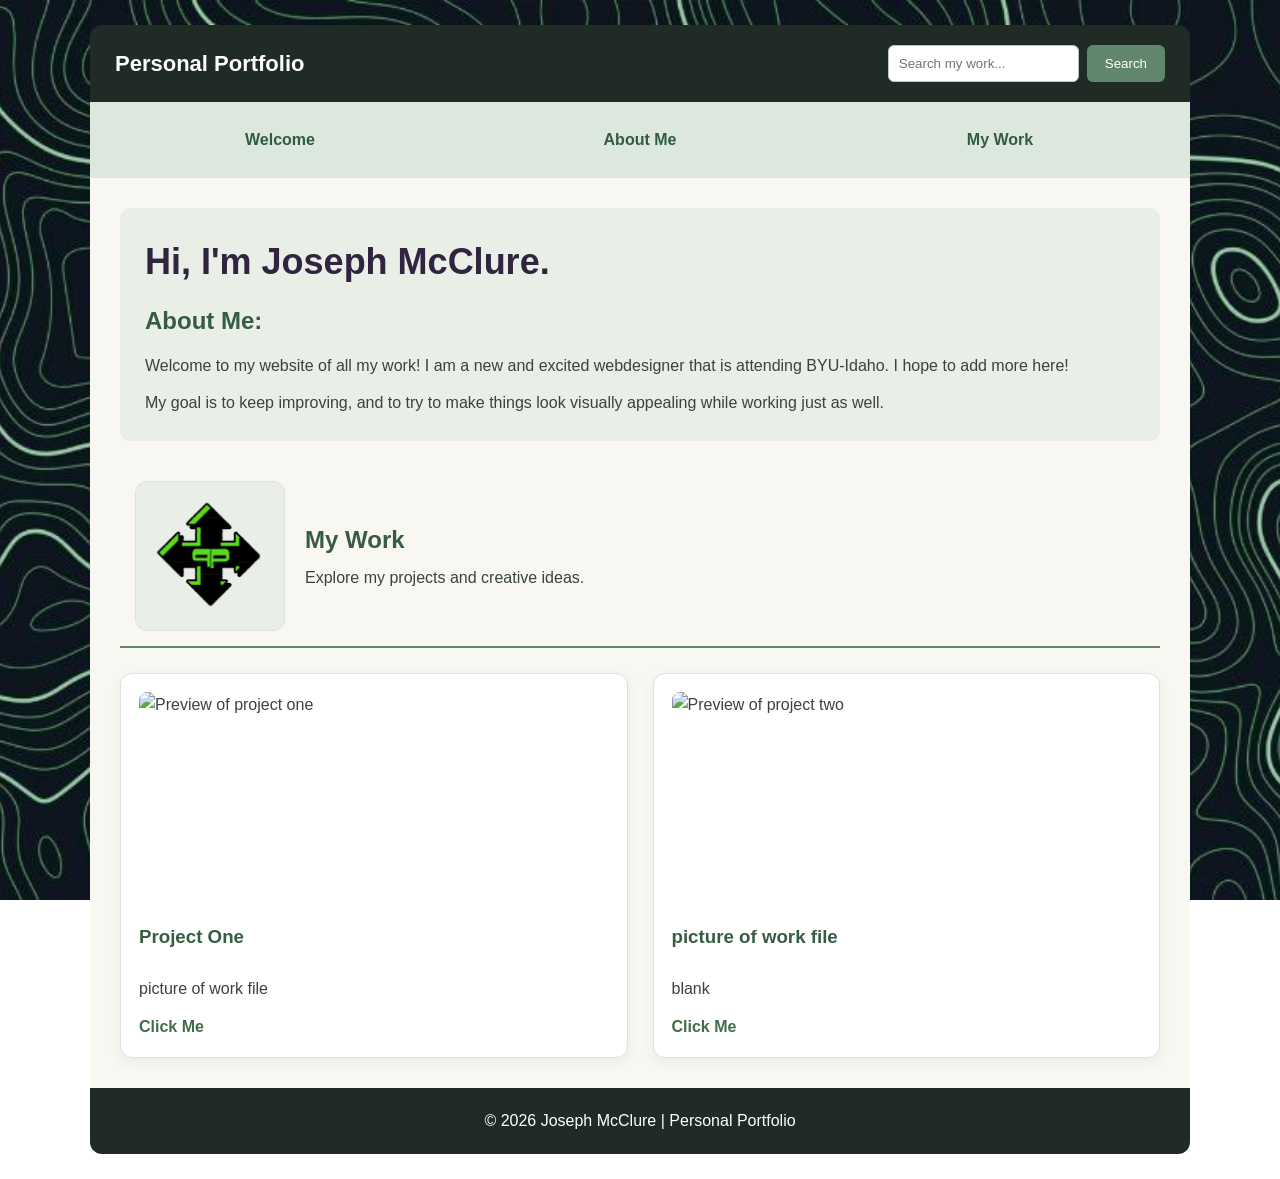
==== index.html @ 72f55f90 "Added missing files" ====
<!DOCTYPE html>
<html lang="en">
<head>
    <meta charset="UTF-8">
    <meta name="viewport" content="width=device-width, initial-scale=1.0">
    <title>Joseph McClure</title>

    <link rel="stylesheet" href="styles/styles.css">
</head>

<body>
    <div class="container">

        <header>
            <p class="portfolio-label">Personal Portfolio</p>

            <form class="search-bar" action="#" method="get">
                <input
                    type="search"
                    name="search"
                    placeholder="Search my work..."
                    aria-label="Search my work"
                >
                <button type="submit">Search</button>
            </form>
        </header>

        <nav class="main-nav">
            <a href="#welcome">Welcome</a>
            <a href="#about">About Me</a>
            <a href="#work">My Work</a>
        </nav>

        <main class="container">

            <section class="intro" id="about">
                <h1>Hi, I'm Joseph McClure.</h1>

                <h2>About Me: <span class="highlight"></span></h2>

                <p>
                    Welcome to my website of all my work! I am a new
                    and excited webdesigner that is attending BYU-Idaho.
                    I hope to add more here!
                </p>

                <p>
                    My goal is to keep improving, and to try to make things look
                    visually appealing while working just as well.
                </p>
            </section>

            <section class="work-header" id="work">
                <div class="logo">
                    <img src="images/pinpointlogo.png" alt="PinPoint logo">
                </div>

                <div class="work-title">
                    <h2>My Work</h2>
                    <p>Explore my projects and creative ideas.</p>
                </div>
            </section>

            <section class="project-grid" aria-label="My projects">

                <article class="project-card">
                    <img src="images/project1.jpg" alt="Preview of project one">
                    <div class="project-info">
                        <h3>Project One</h3>
                        <p>picture of work file</p>
                    </div>
                    <a href="#project1">Click Me</a>
                </article>

                <article class="project-card">
                    <img src="images/project2.jpg" alt="Preview of project two">
                    <div class="project-info">
                        <h3>picture of work file</h3>
                        <p>blank</p>
                    </div>
                    <a href="#project2">Click Me</a>
                </article>
            </section>
        </main>

        <footer>
            <p>&copy; 2026 Joseph McClure | Personal Portfolio</p>
        </footer>

    </div>
</body>
</html>
---- styles/styles.css ----
* {
    box-sizing: border-box;
}

body {
    margin: 0;
    padding: 25px;
    font-family: Arial, Helvetica, sans-serif;
    line-height: 1.6;
    color: #e8eee9;
    background-image: url("../images/background.png");
    background-size: cover;
    background-position: center;
    background-attachment: fixed;
}

body > .container {
    max-width: 1100px;
    margin: 0 auto;
}

header {
    display: grid;
    grid-template-columns: 1fr auto;
    align-items: center;
    gap: 20px;
    padding: 20px 25px;
    background-color: #202b25;
    border-radius: 12px 12px 0 0;
}

.portfolio-label {
    font-size: 22px;
    font-weight: bold;
    color: #ffffff;
    margin: 0;
}


.search-bar {
    display: grid;
    grid-template-columns: 1fr auto;
    gap: 8px;
}

input {
    padding: 10px;
    border: 1px solid #b9c7bc;
    border-radius: 6px;
}

button {
    padding: 10px 18px;
    border: none;
    border-radius: 6px;
    background-color: #62866b;
    color: white;
    cursor: pointer;
}

main.container {
    display: grid;
    grid-template-columns: 1fr;
    gap: 25px;
    padding: 30px;
    background-color: #f8f7f2;
    color: #38443d;
}

.intro {
    display: grid;
    gap: 12px;
    padding: 25px;
    background-color: #e9eee7;
    border-radius: 10px;
}

h1 {
    margin: 0;
    color: #302440;
    font-size: 36px;
}

h2 {
    color: #385c43;
    margin: 0;
}

h3 {
    color: #385c43;
}

h4, h5, h6 {
    color: #302440;
}

p {
    margin: 0;
}

.highlight {
    color: #62866b;
}

.ice-intro {
    background-color: #e9eee8;
    padding: 20px;
    margin: 20px;
    border-radius: 8px;
}

.ice-intro h1 {
    color: #30283f;
}

.ice-grid {
    display: grid;
    grid-template-columns: repeat(2, 1fr);
    gap: 20px;
    padding: 20px;
}

.ice-card {
    background-color: white;
    border: 1px solid #d5dfd6;
    border-radius: 8px;
    padding: 20px;
}

.ice-card h2 {
    color: #315b43;
}

.ice-card p {
    line-height: 1.6;
}

.ice-card a {
    color: #315b43;
    font-weight: bold;
    text-decoration: none;
}

.ice-card a:hover {
    text-decoration: underline;
}

.main-nav {
    display: grid;
    grid-template-columns: repeat(3, 1fr);
    gap: 10px;
    padding: 15px;
    background-color: #DCE8DE;
}

.main-nav a {
    color: #315B43;
    text-decoration: none;
    text-align: center;
    padding: 10px;
    font-weight: bold;
}

.main-nav a:hover {
    background-color: #C5D8C9;
    border-radius: 5px;
}

.work-header {
    display: grid;
    grid-template-columns: 150px 1fr;
    align-items: center;
    gap: 20px;
    padding: 15px;
    border-bottom: 2px solid #62866b;
}

.logo {
    display: grid;
    place-items: center;
    width: 150px;
    height: 150px;
    background-color: #e9eee7;
    border: 1px solid #dce3db;
    border-radius: 12px;
    padding: 8px;
}

.logo img {
    display: block;
    width: 100%;
    height: 100%;
    object-fit: contain;
}

.work-title {
    display: grid;
    gap: 5px;
}

.project-grid {
    display: grid;
    grid-template-columns: repeat(2, minmax(0, 1fr));
    gap: 25px;
}

.project-card {
    display: grid;
    grid-template-columns: 1fr;
    gap: 12px;
    padding: 18px;
    background-color: white;
    border: 1px solid #dce3db;
    border-radius: 12px;
    box-shadow: 0 4px 12px rgba(56, 68, 61, 0.07);
}

.project-card img {
    width: 100%;
    height: 200px;
    object-fit: cover;
    border-radius: 8px;
}

.project-info {
    display: grid;
    gap: 5px;
}

a {
    color: #426d4b;
    font-weight: bold;
    text-decoration: none;
}

a:hover {
    color: #302440;
    text-decoration: underline;
}

ul {
    padding-left: 25px;
}

table {
    width: 100%;
    border-collapse: collapse;
}

th, td {
    padding: 12px;
    border: 1px solid #dce3db;
    text-align: left;
}

form {
    display: grid;
    gap: 10px;
}

button:hover {
    background-color: #385c43;
}

footer {
    display: grid;
    place-items: center;
    padding: 20px;
    background-color: #202b25;
    color: white;
    border-radius: 0 0 12px 12px;
    text-align: center;
}

@media (max-width: 650px) {
    body {
        padding: 10px;
    }

    header {
        grid-template-columns: 1fr;
    }

    .project-grid {
        grid-template-columns: 1fr;
    }

    main.container {
        padding: 15px;
    }

    h1 {
        font-size: 28px;
    }
}
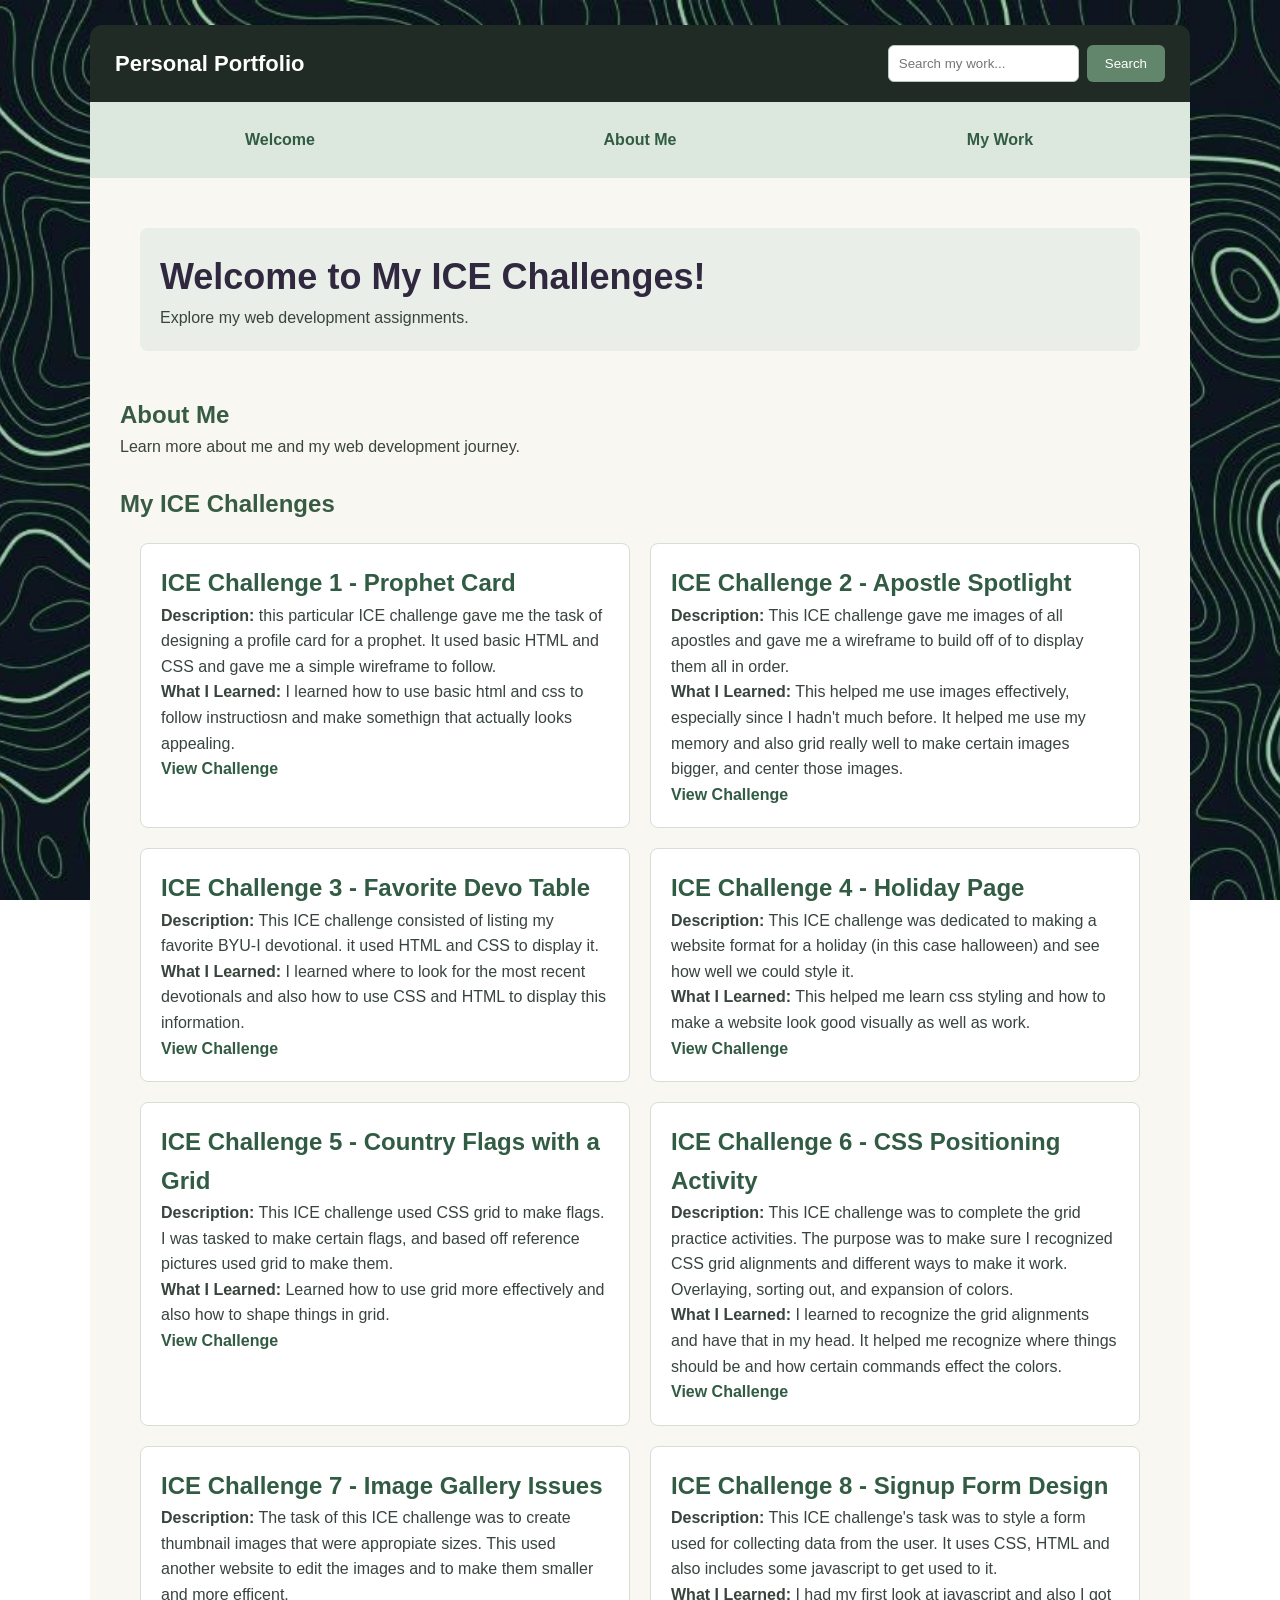
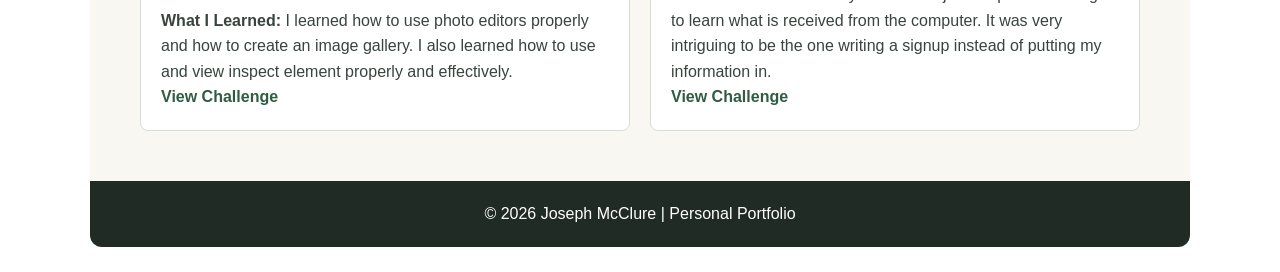
==== commit 0b369de6: "Copy from ice.html" ====
--- a/index.html
+++ b/index.html
@@ -3,7 +3,7 @@
 <head>
     <meta charset="UTF-8">
     <meta name="viewport" content="width=device-width, initial-scale=1.0">
-    <title>Joseph McClure</title>
+    <title>ICE Challenges</title>
 
     <link rel="stylesheet" href="styles/styles.css">
 </head>
@@ -33,54 +33,80 @@
 
         <main class="container">
 
-            <section class="intro" id="about">
-                <h1>Hi, I'm Joseph McClure.</h1>
-
-                <h2>About Me: <span class="highlight"></span></h2>
-
-                <p>
-                    Welcome to my website of all my work! I am a new
-                    and excited webdesigner that is attending BYU-Idaho.
-                    I hope to add more here!
-                </p>
-
-                <p>
-                    My goal is to keep improving, and to try to make things look
-                    visually appealing while working just as well.
-                </p>
+            <section id="welcome" class="ice-intro">
+                <h1>Welcome to My ICE Challenges!</h1>
+                <p>Explore my web development assignments.</p>
             </section>
 
-            <section class="work-header" id="work">
-                <div class="logo">
-                    <img src="images/pinpointlogo.png" alt="PinPoint logo">
-                </div>
-
-                <div class="work-title">
-                    <h2>My Work</h2>
-                    <p>Explore my projects and creative ideas.</p>
-                </div>
+            <section id="about">
+                <h2>About Me</h2>
+                <p>Learn more about me and my web development journey.</p>
             </section>
 
-            <section class="project-grid" aria-label="My projects">
+            <section id="work">
+                <h2>My ICE Challenges</h2>
 
-                <article class="project-card">
-                    <img src="images/project1.jpg" alt="Preview of project one">
-                    <div class="project-info">
-                        <h3>Project One</h3>
-                        <p>picture of work file</p>
-                    </div>
-                    <a href="#project1">Click Me</a>
+            <section class="ice-grid" aria-label="ICE Challenges">
+
+                <article class="ice-card">
+                    <h2>ICE Challenge 1 - Prophet Card</h2>
+                    <p><strong>Description:</strong> this particular ICE challenge gave me the task of designing a profile card for a prophet. It used basic HTML and CSS and gave me a simple wireframe to follow.</p>
+                    <p><strong>What I Learned:</strong> I learned how to use basic html and css to follow instructiosn and make somethign that actually looks appealing.</p>
+                    <a href="/ice/prophet_cards/oaks.html" target="_blank" rel="noopener">View Challenge</a>
                 </article>
 
-                <article class="project-card">
-                    <img src="images/project2.jpg" alt="Preview of project two">
-                    <div class="project-info">
-                        <h3>picture of work file</h3>
-                        <p>blank</p>
-                    </div>
-                    <a href="#project2">Click Me</a>
+                <article class="ice-card">
+                    <h2>ICE Challenge 2 - Apostle Spotlight</h2>
+                    <p><strong>Description:</strong> This ICE challenge gave me images of all apostles and gave me a wireframe to build off of to display them all in order.</p>
+                    <p><strong>What I Learned:</strong> This helped me use images effectively, especially since I hadn't much before. It helped me use my memory and also grid really well to make certain images bigger, and center those images.</p>
+                    <a href="/ice/apostle_spotlight/apostles.html" target="_blank" rel="noopener">View Challenge</a>
                 </article>
+
+                <article class="ice-card">
+                    <h2>ICE Challenge 3 - Favorite Devo Table</h2>
+                    <p><strong>Description:</strong> This ICE challenge consisted of listing my favorite BYU-I devotional. it used HTML and CSS to display it.</p>
+                    <p><strong>What I Learned:</strong> I learned where to look for the most recent devotionals and also how to use CSS and HTML to display this information.</p>
+                    <a href="/ice/favorite_devo/favdevo.html" target="_blank" rel="noopener">View Challenge</a>
+                </article>
+
+                <article class="ice-card">
+                    <h2>ICE Challenge 4 - Holiday Page</h2>
+                    <p><strong>Description:</strong> This ICE challenge was dedicated to making a website format for a holiday (in this case halloween) and see how well we could style it.</p>
+                    <p><strong>What I Learned:</strong> This helped me learn css styling and how to make a website look good visually as well as work.</p>
+                    <a href="/ice/halloween/index.html" target="_blank" rel="noopener">View Challenge</a>
+                </article>
+
+                <article class="ice-card">
+                    <h2>ICE Challenge 5 - Country Flags with a Grid</h2>
+                    <p><strong>Description:</strong> This ICE challenge used CSS grid to make flags. I was tasked to make certain flags, and based off reference pictures used grid to make them.</p>
+                    <p><strong>What I Learned:</strong> Learned how to use grid more effectively and also how to shape things in grid.</p>
+                    <a href="/ice/grid_flags/flags.html" target="_blank" rel="noopener">View Challenge</a>
+                </article>
+
+                <article class="ice-card">
+                    <h2>ICE Challenge 6 - CSS Positioning Activity</h2>
+                    <p><strong>Description:</strong> This ICE challenge was to complete the grid practice activities. The purpose was to make sure I recognized CSS grid alignments and different ways to make it work. Overlaying, sorting out, and expansion of colors.</p>
+                    <p><strong>What I Learned:</strong> I learned to recognize the grid alignments and have that in my head. It helped me recognize where things should be and how certain commands effect the colors.</p>
+                    <a href="/ice/positioning/positioning.html" target="_blank" rel="noopener">View Challenge</a>
+                </article>
+
+                <article class="ice-card">
+                    <h2>ICE Challenge 7 - Image Gallery Issues</h2>
+                    <p><strong>Description:</strong> The task of this ICE challenge was to create thumbnail images that were appropiate sizes. This used another website to edit the images and to make them smaller and more efficent.</p>
+                    <p><strong>What I Learned:</strong> I learned how to use photo editors properly and how to create an image gallery. I also learned how to use and view inspect element properly and effectively.</p>
+                    <a href="/ice/gallery/gallery.html" target="_blank" rel="noopener">View Challenge</a>
+                </article>
+
+                <article class="ice-card">
+                    <h2>ICE Challenge 8 - Signup Form Design</h2>
+                    <p><strong>Description:</strong> This ICE challenge's task was to style a form used for collecting data from the user. It uses CSS, HTML and also includes some javascript to get used to it.</p>
+                    <p><strong>What I Learned:</strong> I had my first look at javascript and also I got to learn what is received from the computer. It was very intriguing to be the one writing a signup instead of putting my information in.</p>
+                    <a href="/ice/signup/signup.html" target="_blank" rel="noopener">View Challenge</a>
+                </article>
+
             </section>
+            </section>
+
         </main>
 
         <footer>
@@ -89,4 +115,4 @@
 
     </div>
 </body>
-</html>
+</html>
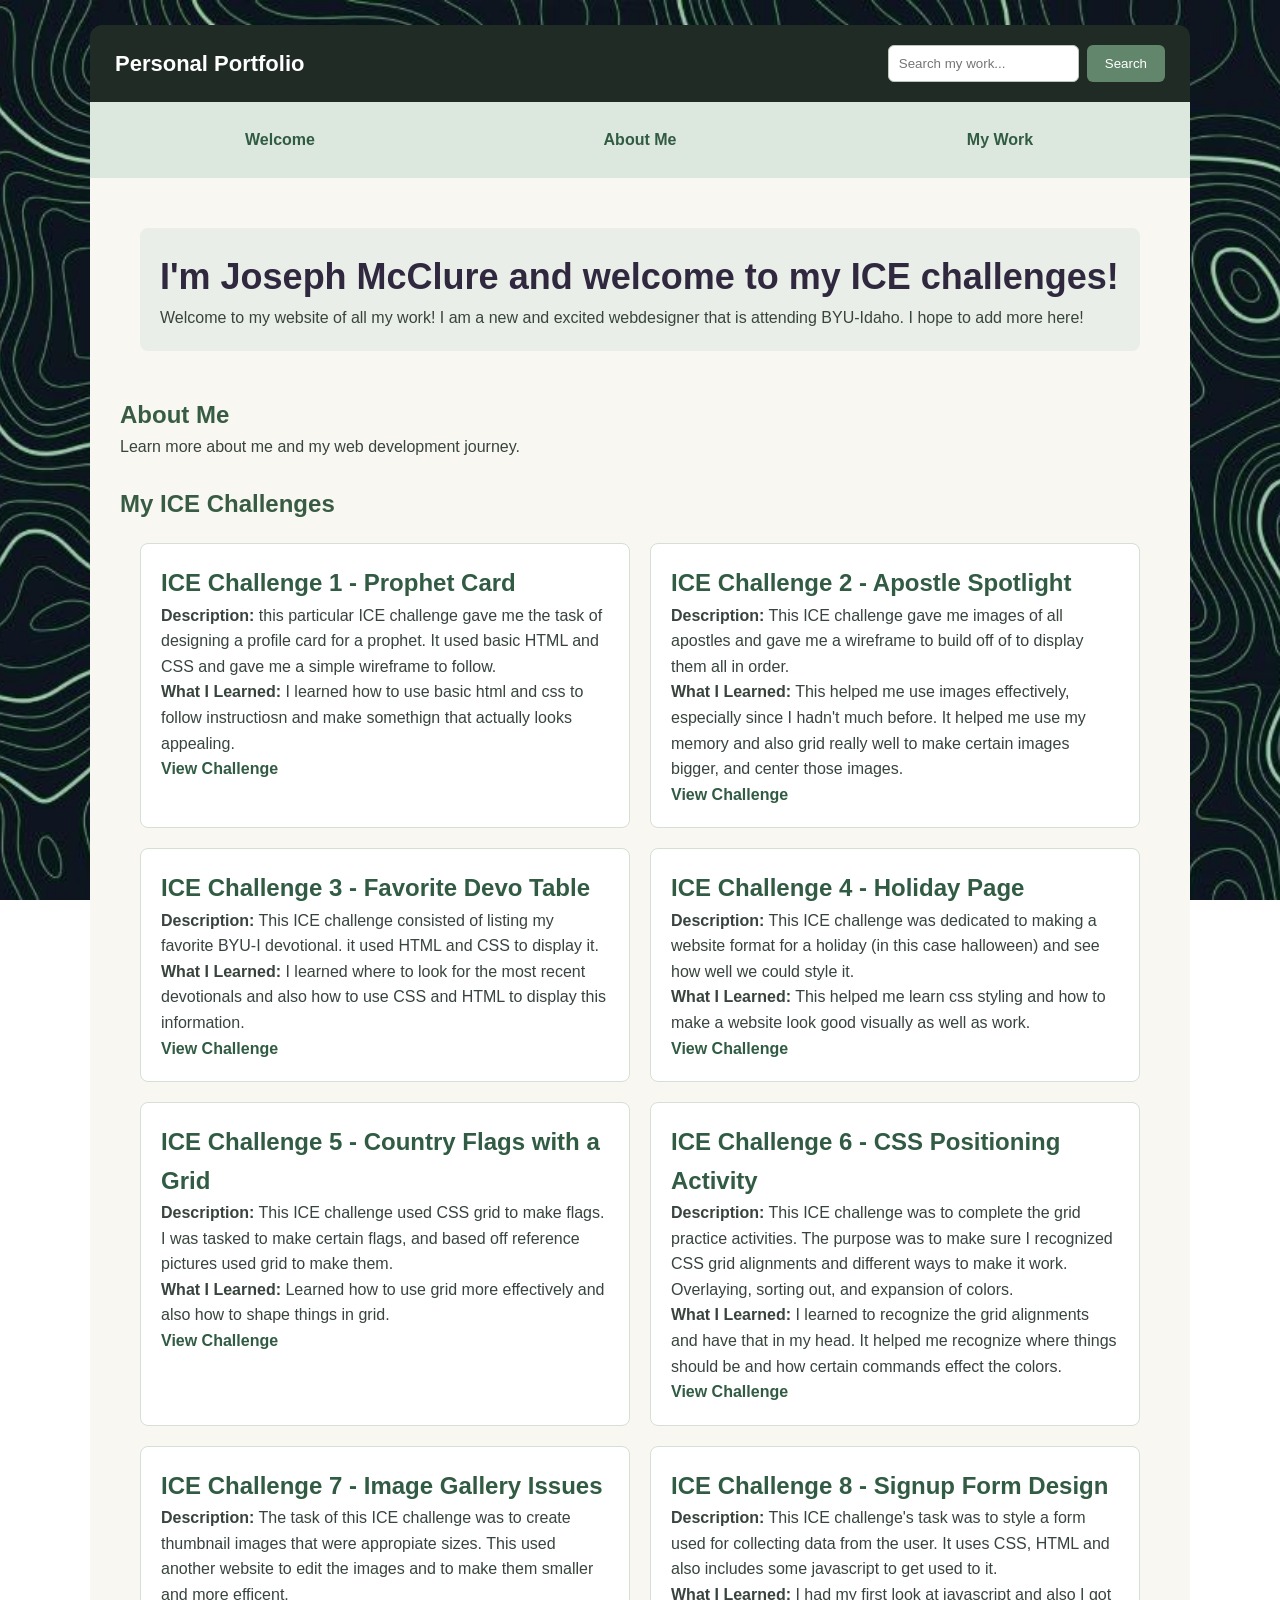
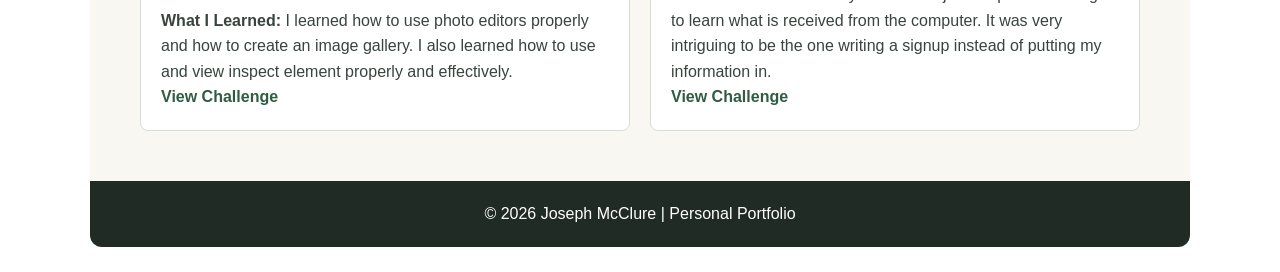
==== commit 44fd1a0c: "Updated to add my name" ====
--- a/index.html
+++ b/index.html
@@ -3,7 +3,7 @@
 <head>
     <meta charset="UTF-8">
     <meta name="viewport" content="width=device-width, initial-scale=1.0">
-    <title>ICE Challenges</title>
+    <title>My ICE Challenges</title>
 
     <link rel="stylesheet" href="styles/styles.css">
 </head>
@@ -34,8 +34,11 @@
         <main class="container">
 
             <section id="welcome" class="ice-intro">
-                <h1>Welcome to My ICE Challenges!</h1>
-                <p>Explore my web development assignments.</p>
+                <h1>I'm Joseph McClure and welcome to my ICE challenges!</h1>
+                
+                <p>Welcome to my website of all my work! I am a new
+                    and excited webdesigner that is attending BYU-Idaho.
+                    I hope to add more here!</p>
             </section>
 
             <section id="about">
